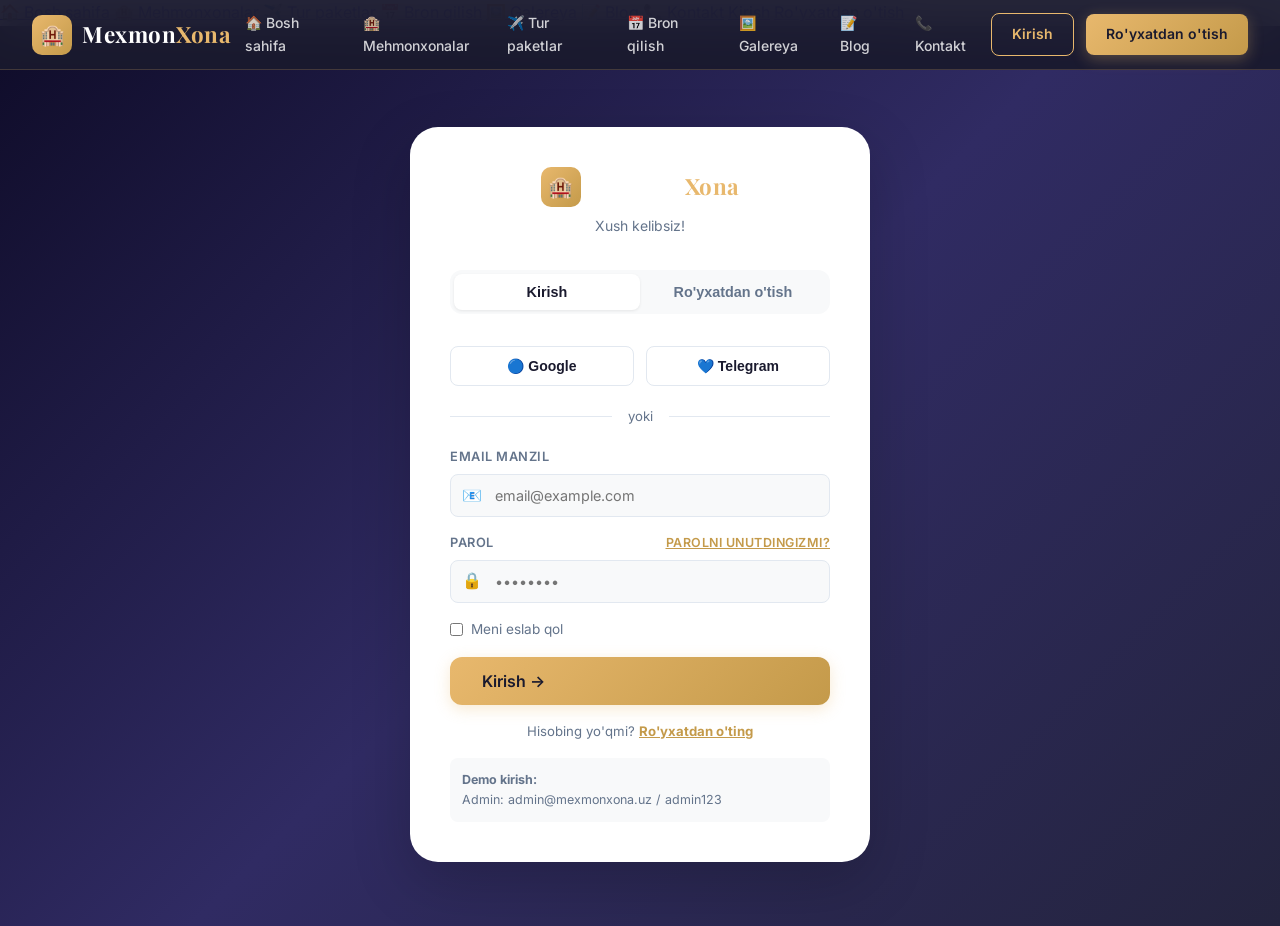
==== pages/admin.html @ 413be80a "first commit" ====
<!DOCTYPE html>
<html lang="uz">
<head>
  <meta charset="UTF-8">
  <meta name="viewport" content="width=device-width, initial-scale=1.0">
  <title>Admin Panel - MexmonXona</title>
  <link rel="stylesheet" href="../styles/main.css">
  <style>
    .admin-layout { display: flex; min-height: 100vh; padding-top: 70px; }
    .sidebar { width: 250px; flex-shrink: 0; background: var(--primary); padding: 1.5rem 0; position: fixed; top: 70px; bottom: 0; overflow-y: auto; z-index: 100; }
    .sidebar-section { margin-bottom: 0.5rem; }
    .sidebar-title { font-size: 0.7rem; font-weight: 700; text-transform: uppercase; letter-spacing: 1px; color: rgba(255,255,255,0.35); padding: 0.75rem 1.5rem 0.375rem; }
    .sidebar-link { display: flex; align-items: center; gap: 10px; padding: 0.75rem 1.5rem; color: rgba(255,255,255,0.7); font-size: 0.875rem; font-weight: 500; cursor: pointer; transition: var(--transition); border: none; background: none; width: 100%; text-align: left; }
    .sidebar-link:hover { background: rgba(232,184,109,0.1); color: var(--accent); }
    .sidebar-link.active { background: rgba(232,184,109,0.15); color: var(--accent); border-right: 3px solid var(--accent); }
    .admin-main { margin-left: 250px; flex: 1; padding: 2rem; background: var(--bg-light); min-height: calc(100vh - 70px); }
    .stat-cards { display: grid; grid-template-columns: repeat(auto-fit, minmax(200px, 1fr)); gap: 1.25rem; margin-bottom: 2rem; }
    .stat-card { background: white; border-radius: var(--radius-lg); padding: 1.5rem; border: 1px solid var(--border); display: flex; align-items: flex-start; gap: 1rem; }
    .stat-icon { width: 50px; height: 50px; border-radius: var(--radius-md); display: flex; align-items: center; justify-content: center; font-size: 1.5rem; flex-shrink: 0; }
    .stat-label { font-size: 0.8rem; color: var(--text-secondary); margin-bottom: 0.25rem; }
    .stat-value { font-size: 1.5rem; font-weight: 800; color: var(--primary); }
    .stat-change { font-size: 0.75rem; color: var(--success); margin-top: 0.25rem; }
    .admin-table { width: 100%; border-collapse: collapse; }
    .admin-table th { background: var(--bg-light); padding: 0.875rem 1rem; text-align: left; font-size: 0.8rem; font-weight: 700; text-transform: uppercase; letter-spacing: 0.5px; color: var(--text-secondary); border-bottom: 2px solid var(--border); }
    .admin-table td { padding: 1rem; border-bottom: 1px solid var(--border); font-size: 0.875rem; vertical-align: middle; }
    .admin-table tr:hover td { background: var(--bg-light); }
    .admin-card { background: white; border-radius: var(--radius-lg); border: 1px solid var(--border); overflow: hidden; }
    .admin-card-header { padding: 1.25rem 1.5rem; border-bottom: 1px solid var(--border); display: flex; align-items: center; justify-content: space-between; }
    .admin-card-header h3 { font-size: 1rem; font-weight: 700; }
    .admin-card-body { padding: 1.5rem; }
    .chart-bar-wrap { margin-bottom: 0.75rem; }
    .chart-label { display: flex; justify-content: space-between; font-size: 0.8rem; margin-bottom: 0.25rem; color: var(--text-secondary); }
    .chart-bar { height: 8px; background: var(--border); border-radius: 10px; overflow: hidden; }
    .chart-fill { height: 100%; background: linear-gradient(135deg, var(--accent), var(--accent-dark)); border-radius: 10px; transition: width 0.8s ease; }
    .page-section { display: none; }
    .page-section.active { display: block; }
    @media(max-width:768px) { .sidebar { transform: translateX(-100%); } .admin-main { margin-left: 0; } }
  </style>
</head>
<body>
<div id="navbarContainer"></div>

<div class="admin-layout">
  <!-- Sidebar -->
  <div class="sidebar">
    <div style="padding:1rem 1.5rem 1.5rem;border-bottom:1px solid rgba(255,255,255,0.1)">
      <div style="font-size:0.75rem;color:rgba(255,255,255,0.5);margin-bottom:0.25rem">Admin panel</div>
      <div style="font-weight:700;color:white" id="adminName">-</div>
    </div>
    <div class="sidebar-section">
      <div class="sidebar-title">Asosiy</div>
      <button class="sidebar-link active" onclick="showSection('dashboard')">📊 Dashboard</button>
      <button class="sidebar-link" onclick="showSection('bookings')">📅 Bronlar</button>
      <button class="sidebar-link" onclick="showSection('payments')">💳 To'lovlar</button>
    </div>
    <div class="sidebar-section">
      <div class="sidebar-title">Boshqaruv</div>
      <button class="sidebar-link" onclick="showSection('hotels')">🏨 Mehmonxonalar</button>
      <button class="sidebar-link" onclick="showSection('rooms')">🛏️ Xonalar</button>
      <button class="sidebar-link" onclick="showSection('users')">👥 Foydalanuvchilar</button>
    </div>
    <div class="sidebar-section">
      <div class="sidebar-title">Hisobot</div>
      <button class="sidebar-link" onclick="showSection('reports')">📈 Hisobotlar</button>
    </div>
    <div style="padding:1rem 1.5rem;margin-top:auto;border-top:1px solid rgba(255,255,255,0.1);position:absolute;bottom:0;width:100%">
      <button class="sidebar-link" onclick="handleAdminLogout()" style="color:rgba(239,68,68,0.8)">🚪 Chiqish</button>
    </div>
  </div>

  <!-- Main Content -->
  <main class="admin-main">

    <!-- Dashboard -->
    <div class="page-section active" id="section-dashboard">
      <h2 style="font-size:1.5rem;font-weight:800;margin-bottom:1.5rem">📊 Dashboard</h2>
      <div class="stat-cards" id="statCards"></div>
      <div style="display:grid;grid-template-columns:1fr 1fr;gap:1.5rem;margin-bottom:1.5rem">
        <div class="admin-card">
          <div class="admin-card-header"><h3>📅 So'nggi Bronlar</h3></div>
          <div class="admin-card-body" id="recentBookings"></div>
        </div>
        <div class="admin-card">
          <div class="admin-card-header"><h3>📊 Mehmonxona Bandligi</h3></div>
          <div class="admin-card-body" id="occupancyChart"></div>
        </div>
      </div>
    </div>

    <!-- Bookings -->
    <div class="page-section" id="section-bookings">
      <div style="display:flex;justify-content:space-between;align-items:center;margin-bottom:1.5rem">
        <h2 style="font-size:1.5rem;font-weight:800">📅 Barcha Bronlar</h2>
        <div class="form-group" style="margin:0;width:200px">
          <input type="text" class="form-control" placeholder="Qidirish..." oninput="filterBookings(this.value)" style="padding:0.5rem 0.875rem">
        </div>
      </div>
      <div class="admin-card">
        <div style="overflow-x:auto">
          <table class="admin-table" id="bookingsTable">
            <thead><tr>
              <th>Bron №</th><th>Mehmon</th><th>Mehmonxona</th><th>Xona</th><th>Kirish</th><th>Chiqish</th><th>Summa</th><th>Holat</th><th>Amal</th>
            </tr></thead>
            <tbody id="bookingsTableBody"></tbody>
          </table>
        </div>
      </div>
    </div>

    <!-- Payments -->
    <div class="page-section" id="section-payments">
      <h2 style="font-size:1.5rem;font-weight:800;margin-bottom:1.5rem">💳 To'lovlar Nazorati</h2>
      <div class="stat-cards">
        <div class="stat-card">
          <div class="stat-icon" style="background:rgba(16,185,129,0.1)">💰</div>
          <div><div class="stat-label">Bugungi daromad</div><div class="stat-value" id="todayRevenue">0</div></div>
        </div>
        <div class="stat-card">
          <div class="stat-icon" style="background:rgba(232,184,109,0.1)">📅</div>
          <div><div class="stat-label">Oylik daromad</div><div class="stat-value" id="monthRevenue">0</div></div>
        </div>
        <div class="stat-card">
          <div class="stat-icon" style="background:rgba(59,130,246,0.1)">🧾</div>
          <div><div class="stat-label">Jami to'lovlar</div><div class="stat-value" id="totalPayments">0</div></div>
        </div>
      </div>
      <div class="admin-card">
        <div class="admin-card-header"><h3>To'lovlar Ro'yxati</h3></div>
        <div style="overflow-x:auto">
          <table class="admin-table">
            <thead><tr><th>To'lov №</th><th>Bron №</th><th>Mehmon</th><th>Summa</th><th>Usul</th><th>Sana</th><th>Holat</th></tr></thead>
            <tbody id="paymentsTableBody"></tbody>
          </table>
        </div>
      </div>
    </div>

    <!-- Hotels -->
    <div class="page-section" id="section-hotels">
      <div style="display:flex;justify-content:space-between;align-items:center;margin-bottom:1.5rem">
        <h2 style="font-size:1.5rem;font-weight:800">🏨 Mehmonxonalar</h2>
        <button class="btn btn-primary" onclick="showAddHotelModal()">+ Yangi Mehmonxona</button>
      </div>
      <div class="admin-card">
        <div style="overflow-x:auto">
          <table class="admin-table">
            <thead><tr><th>Rasm</th><th>Nomi</th><th>Shahar</th><th>Yulduzlar</th><th>Reyting</th><th>Xonalar</th><th>Amal</th></tr></thead>
            <tbody id="hotelsTableBody"></tbody>
          </table>
        </div>
      </div>
    </div>

    <!-- Rooms -->
    <div class="page-section" id="section-rooms">
      <h2 style="font-size:1.5rem;font-weight:800;margin-bottom:1.5rem">🛏️ Xonalar Bandligi</h2>
      <div class="form-group" style="max-width:300px;margin-bottom:1.5rem">
        <label class="form-label">Mehmonxona tanlang</label>
        <select class="form-control" id="roomsHotelSelect" onchange="renderRoomsTable(this.value)">
          <option value="">-- Tanlang --</option>
        </select>
      </div>
      <div id="roomsTableWrap"></div>
    </div>

    <!-- Users -->
    <div class="page-section" id="section-users">
      <h2 style="font-size:1.5rem;font-weight:800;margin-bottom:1.5rem">👥 Foydalanuvchilar</h2>
      <div class="admin-card">
        <table class="admin-table">
          <thead><tr><th>ID</th><th>Ism</th><th>Email</th><th>Telefon</th><th>Rol</th><th>Ro'yxatdan o'tgan</th></tr></thead>
          <tbody id="usersTableBody"></tbody>
        </table>
      </div>
    </div>

    <!-- Reports -->
    <div class="page-section" id="section-reports">
      <h2 style="font-size:1.5rem;font-weight:800;margin-bottom:1.5rem">📈 Hisobotlar</h2>
      <div style="display:grid;grid-template-columns:1fr 1fr;gap:1.5rem">
        <div class="admin-card">
          <div class="admin-card-header"><h3>Kunlik Daromad</h3></div>
          <div class="admin-card-body" id="dailyReport"></div>
        </div>
        <div class="admin-card">
          <div class="admin-card-header"><h3>To'lov Usullari</h3></div>
          <div class="admin-card-body" id="paymentMethodReport"></div>
        </div>
        <div class="admin-card" style="grid-column:span 2">
          <div class="admin-card-header"><h3>📊 Mehmonxona Hisoboti</h3></div>
          <div class="admin-card-body" id="hotelReport"></div>
        </div>
      </div>
    </div>

  </main>
</div>

<!-- Add Hotel Modal -->
<div id="addHotelModal" class="modal-overlay hidden">
  <div class="modal">
    <div class="modal-header">
      <h3 class="modal-title">+ Yangi Mehmonxona Qo'shish</h3>
      <button class="modal-close" onclick="document.getElementById('addHotelModal').classList.add('hidden')">✕</button>
    </div>
    <div class="modal-body">
      <div class="form-group"><label class="form-label">Mehmonxona nomi</label><input class="form-control" id="newHotelName" placeholder="Mehmonxona nomi"></div>
      <div class="form-grid-2">
        <div class="form-group"><label class="form-label">Shahar</label>
          <select class="form-control" id="newHotelCity">
            <option>Toshkent</option><option>Samarqand</option><option>Buxoro</option><option>Navoiy</option><option>Xiva</option>
          </select>
        </div>
        <div class="form-group"><label class="form-label">Yulduzlar</label>
          <select class="form-control" id="newHotelStars"><option value="3">3 ★</option><option value="4">4 ★</option><option value="5">5 ★</option></select>
        </div>
      </div>
      <div class="form-group"><label class="form-label">Manzil</label><input class="form-control" id="newHotelAddress" placeholder="To'liq manzil"></div>
      <div class="form-group"><label class="form-label">Rasm URL</label><input class="form-control" id="newHotelImage" placeholder="https://..."></div>
      <div class="form-group"><label class="form-label">Tavsif</label><textarea class="form-control" id="newHotelDesc" rows="3"></textarea></div>
    </div>
    <div class="modal-footer">
      <button class="btn btn-outline" onclick="document.getElementById('addHotelModal').classList.add('hidden')">Bekor</button>
      <button class="btn btn-primary" onclick="addHotel()">Qo'shish</button>
    </div>
  </div>
</div>

<script src="../js/data.js"></script>
<script src="../js/app.js"></script>
<script>
  // Admin check
  const user = DB.getCurrentUser();
  if (!user || user.role !== 'admin') {
    window.location.href = 'login.html';
  }
  document.getElementById('navbarContainer').innerHTML = renderNavbar('');
  document.getElementById('adminName').textContent = user?.name || 'Admin';

  function showSection(name) {
    document.querySelectorAll('.page-section').forEach(s => s.classList.remove('active'));
    document.querySelectorAll('.sidebar-link').forEach(l => l.classList.remove('active'));
    document.getElementById('section-' + name).classList.add('active');
    event.target.classList.add('active');
    loadSectionData(name);
  }

  function loadSectionData(name) {
    if (name === 'dashboard') renderDashboard();
    else if (name === 'bookings') renderBookings();
    else if (name === 'hotels') renderHotels();
    else if (name === 'rooms') renderRoomsPage();
    else if (name === 'users') renderUsers();
    else if (name === 'payments') renderPayments();
    else if (name === 'reports') renderReports();
  }

  // DASHBOARD
  function renderDashboard() {
    const bookings = DB.getBookings();
    const hotels = DB.getHotels();
    const users = DB.getUsers();
    const payments = DB.getPayments();
    const totalRevenue = payments.reduce((s,p) => s + p.amount, 0);
    const todayRev = DB.getDailyRevenue();
    const availableRooms = hotels.flatMap(h => h.rooms).filter(r => r.available).length;

    document.getElementById('statCards').innerHTML = `
      <div class="stat-card"><div class="stat-icon" style="background:rgba(232,184,109,0.1)">🏨</div><div><div class="stat-label">Jami Mehmonxonalar</div><div class="stat-value">${hotels.length}</div><div class="stat-change">↑ Faol</div></div></div>
      <div class="stat-card"><div class="stat-icon" style="background:rgba(16,185,129,0.1)">📅</div><div><div class="stat-label">Jami Bronlar</div><div class="stat-value">${bookings.length}</div><div class="stat-change">↑ ${bookings.filter(b => new Date(b.createdAt).toDateString() === new Date().toDateString()).length} bugun</div></div></div>
      <div class="stat-card"><div class="stat-icon" style="background:rgba(59,130,246,0.1)">👥</div><div><div class="stat-label">Foydalanuvchilar</div><div class="stat-value">${users.length}</div></div></div>
      <div class="stat-card"><div class="stat-icon" style="background:rgba(234,179,8,0.1)">💰</div><div><div class="stat-label">Jami Daromad</div><div class="stat-value" style="font-size:1.1rem">${DB.formatPrice(totalRevenue)}</div><div class="stat-change">Bugun: ${DB.formatPrice(todayRev)}</div></div></div>
      <div class="stat-card"><div class="stat-icon" style="background:rgba(139,92,246,0.1)">🛏️</div><div><div class="stat-label">Bo'sh Xonalar</div><div class="stat-value">${availableRooms}</div></div></div>
    `;

    const recent = bookings.slice(-5).reverse();
    document.getElementById('recentBookings').innerHTML = recent.length === 0 ? '<p style="color:var(--text-secondary);text-align:center">Bronlar yo\'q</p>' :
      recent.map(b => `<div style="display:flex;justify-content:space-between;align-items:center;padding:0.625rem 0;border-bottom:1px solid var(--border)">
        <div><div style="font-weight:600;font-size:0.875rem">${b.guestName}</div><div style="font-size:0.78rem;color:var(--text-secondary)">${b.hotelName}</div></div>
        <span class="badge badge-success">${DB.formatPrice(b.totalPrice)}</span>
      </div>`).join('');

    const occupancy = hotels.slice(0, 5).map(h => {
      const total = h.rooms.length;
      const booked = h.rooms.filter(r => !r.available).length;
      const pct = total > 0 ? Math.round(booked/total*100) : 0;
      return `<div class="chart-bar-wrap"><div class="chart-label"><span>${h.name.substring(0,20)}</span><span>${pct}%</span></div><div class="chart-bar"><div class="chart-fill" style="width:${pct}%"></div></div></div>`;
    }).join('');
    document.getElementById('occupancyChart').innerHTML = occupancy || '<p style="color:var(--text-secondary)">Ma\'lumot yo\'q</p>';
  }

  // BOOKINGS
  function renderBookings() {
    const bookings = DB.getBookings().reverse();
    renderBookingsTable(bookings);
  }

  function renderBookingsTable(bookings) {
    document.getElementById('bookingsTableBody').innerHTML = bookings.length === 0 ? 
      '<tr><td colspan="9" style="text-align:center;padding:2rem;color:var(--text-secondary)">Bronlar yo\'q</td></tr>' :
      bookings.map(b => `<tr>
        <td><strong>#${b.id}</strong></td>
        <td>${b.guestName}<br><span style="font-size:0.75rem;color:var(--text-secondary)">${b.guestPhone||''}</span></td>
        <td>${b.hotelName}</td>
        <td>${b.roomType}</td>
        <td>${formatDate(b.checkin)}</td>
        <td>${formatDate(b.checkout)}</td>
        <td><strong>${DB.formatPrice(b.totalPrice)}</strong></td>
        <td><span class="badge badge-success">${b.status}</span></td>
        <td><button class="btn btn-sm btn-danger" onclick="cancelBooking(${b.id})">Bekor</button></td>
      </tr>`).join('');
  }

  function filterBookings(q) {
    const filtered = DB.getBookings().filter(b =>
      b.guestName?.toLowerCase().includes(q.toLowerCase()) ||
      b.hotelName?.toLowerCase().includes(q.toLowerCase())
    );
    renderBookingsTable(filtered);
  }

  function cancelBooking(id) {
    if (!confirm('Bu bronni bekor qilasizmi?')) return;
    const bookings = DB.getBookings().map(b => b.id === id ? {...b, status: 'Bekor qilindi'} : b);
    DB.saveBookings(bookings);
    renderBookings();
    showToast('Bron bekor qilindi', 'warning');
  }

  // HOTELS
  function renderHotels() {
    const hotels = DB.getHotels();
    document.getElementById('hotelsTableBody').innerHTML = hotels.map(h => `<tr>
      <td><img src="${h.image}" style="width:60px;height:40px;object-fit:cover;border-radius:6px" onerror="this.src='https://images.unsplash.com/photo-1542314831-068cd1dbfeeb?w=100'"></td>
      <td><strong>${h.name}</strong></td>
      <td>${h.city}</td>
      <td>${'⭐'.repeat(h.stars)}</td>
      <td>${h.rating}</td>
      <td>${h.rooms.length} xona (${h.rooms.filter(r=>r.available).length} bo'sh)</td>
      <td><button class="btn btn-sm btn-outline" onclick="editHotel(${h.id})">✏️ Tahrir</button></td>
    </tr>`).join('');
  }

  function showAddHotelModal() {
    document.getElementById('addHotelModal').classList.remove('hidden');
  }

  function addHotel() {
    const name = document.getElementById('newHotelName').value.trim();
    if (!name) { showToast('Mehmonxona nomi kiritng', 'warning'); return; }
    DB.addHotel({
      name,
      city: document.getElementById('newHotelCity').value,
      stars: parseInt(document.getElementById('newHotelStars').value),
      rating: 4.0,
      reviews: 0,
      description: document.getElementById('newHotelDesc').value,
      address: document.getElementById('newHotelAddress').value,
      image: document.getElementById('newHotelImage').value || 'https://images.unsplash.com/photo-1542314831-068cd1dbfeeb?w=800',
      amenities: ['Wi-Fi', 'Restorant'],
      rooms: []
    });
    document.getElementById('addHotelModal').classList.add('hidden');
    showToast('Mehmonxona qo\'shildi!', 'success');
    renderHotels();
  }

  function editHotel(id) {
    showToast('Tahrirlash xususiyati ishlab chiqilmoqda', 'info');
  }

  // ROOMS
  function renderRoomsPage() {
    const hotels = DB.getHotels();
    const sel = document.getElementById('roomsHotelSelect');
    sel.innerHTML = '<option value="">-- Tanlang --</option>' + hotels.map(h => `<option value="${h.id}">${h.name}</option>`).join('');
  }

  function renderRoomsTable(hotelId) {
    if (!hotelId) { document.getElementById('roomsTableWrap').innerHTML = ''; return; }
    const hotel = DB.getHotels().find(h => h.id == hotelId);
    if (!hotel) return;
    document.getElementById('roomsTableWrap').innerHTML = `
      <div class="admin-card">
        <div class="admin-card-header"><h3>${hotel.name} - Xonalar</h3></div>
        <table class="admin-table">
          <thead><tr><th>Xona №</th><th>Turi</th><th>Sig'im</th><th>Narxi</th><th>Holat</th><th>Amal</th></tr></thead>
          <tbody>${hotel.rooms.map(r => `<tr>
            <td>#${r.id}</td>
            <td>${r.type}</td>
            <td>👥 ${r.capacity} kishi</td>
            <td>${DB.formatPrice(r.price)}</td>
            <td><span class="badge ${r.available?'badge-success':'badge-danger'}">${r.available?'✅ Bo\'sh':'❌ Band'}</span></td>
            <td>
              <button class="btn btn-sm ${r.available?'btn-danger':'btn-success'}" onclick="toggleRoom(${hotel.id},${r.id},${r.available})">
                ${r.available?'Band qilish':'Bo\'shatish'}
              </button>
              <button class="btn btn-sm btn-outline" onclick="updateRoomPrice(${hotel.id},${r.id})">💲 Narx</button>
            </td>
          </tr>`).join('')}</tbody>
        </table>
      </div>
    `;
  }

  function toggleRoom(hotelId, roomId, currentAvailable) {
    DB.updateHotelRoom(hotelId, roomId, { available: !currentAvailable });
    renderRoomsTable(hotelId);
    showToast('Xona holati yangilandi', 'success');
  }

  function updateRoomPrice(hotelId, roomId) {
    const price = prompt('Yangi narxni kiriting (so\'m):');
    if (!price || isNaN(price)) return;
    DB.updateHotelRoom(hotelId, roomId, { price: parseInt(price) });
    renderRoomsTable(hotelId);
    showToast('Narx yangilandi!', 'success');
  }

  // USERS
  function renderUsers() {
    const users = DB.getUsers();
    document.getElementById('usersTableBody').innerHTML = users.map(u => `<tr>
      <td>#${u.id}</td>
      <td>${u.name}</td>
      <td>${u.email}</td>
      <td>${u.phone || '-'}</td>
      <td><span class="badge ${u.role==='admin'?'badge-warning':'badge-info'}">${u.role}</span></td>
      <td>${new Date(u.createdAt).toLocaleDateString('uz-UZ')}</td>
    </tr>`).join('');
  }

  // PAYMENTS
  function renderPayments() {
    const payments = DB.getPayments();
    document.getElementById('todayRevenue').textContent = DB.formatPrice(DB.getDailyRevenue());
    document.getElementById('monthRevenue').textContent = DB.formatPrice(DB.getMonthlyRevenue());
    document.getElementById('totalPayments').textContent = payments.length;
    document.getElementById('paymentsTableBody').innerHTML = payments.reverse().map(p => `<tr>
      <td>#${p.id}</td>
      <td>#${p.bookingId}</td>
      <td>${p.guestName}</td>
      <td><strong>${DB.formatPrice(p.amount)}</strong></td>
      <td>${p.method}</td>
      <td>${new Date(p.date).toLocaleDateString('uz-UZ')}</td>
      <td><span class="badge badge-success">${p.status}</span></td>
    </tr>`).join('') || '<tr><td colspan="7" style="text-align:center;padding:2rem;color:var(--text-secondary)">To\'lovlar yo\'q</td></tr>';
  }

  // REPORTS
  function renderReports() {
    const payments = DB.getPayments();
    const bookings = DB.getBookings();
    const hotels = DB.getHotels();

    // Last 7 days
    const days = [];
    for (let i = 6; i >= 0; i--) {
      const d = new Date(); d.setDate(d.getDate() - i);
      const ds = d.toDateString();
      const rev = payments.filter(p => new Date(p.date).toDateString() === ds).reduce((s,p)=>s+p.amount,0);
      days.push({ label: d.toLocaleDateString('uz-UZ', {weekday:'short', day:'numeric'}), rev });
    }
    const maxRev = Math.max(...days.map(d=>d.rev), 1);
    document.getElementById('dailyReport').innerHTML = days.map(d => `
      <div class="chart-bar-wrap">
        <div class="chart-label"><span>${d.label}</span><span>${DB.formatPrice(d.rev)}</span></div>
        <div class="chart-bar"><div class="chart-fill" style="width:${(d.rev/maxRev*100)}%"></div></div>
      </div>`).join('');

    // Payment methods
    const methods = {};
    payments.forEach(p => { methods[p.method] = (methods[p.method]||0) + p.amount; });
    const totalM = Object.values(methods).reduce((s,v)=>s+v,1);
    document.getElementById('paymentMethodReport').innerHTML = Object.entries(methods).map(([m,v]) => `
      <div class="chart-bar-wrap">
        <div class="chart-label"><span>${m}</span><span>${Math.round(v/totalM*100)}%</span></div>
        <div class="chart-bar"><div class="chart-fill" style="width:${v/totalM*100}%"></div></div>
      </div>`).join('') || '<p style="color:var(--text-secondary)">Ma\'lumot yo\'q</p>';

    // Hotel report
    document.getElementById('hotelReport').innerHTML = `
      <table class="admin-table">
        <thead><tr><th>Mehmonxona</th><th>Shahar</th><th>Xonalar</th><th>Bo'sh</th><th>Bronlar</th></tr></thead>
        <tbody>${hotels.map(h => `<tr>
          <td>${h.name}</td><td>${h.city}</td><td>${h.rooms.length}</td>
          <td>${h.rooms.filter(r=>r.available).length}</td>
          <td>${bookings.filter(b=>b.hotelId===h.id).length}</td>
        </tr>`).join('')}</tbody>
      </table>`;
  }

  function handleAdminLogout() {
    DB.logout();
    window.location.href = 'login.html';
  }

  // Initial load
  renderDashboard();
</script>
</body>
</html>
---- styles/main.css ----
/* ============================================
   MEXMONXONA - ASOSIY STIL FAYLI
   ============================================ */

@import url('https://fonts.googleapis.com/css2?family=Inter:wght@300;400;500;600;700;800;900&family=Playfair+Display:wght@400;500;600;700&display=swap');

:root {
  --primary: #1a1a2e;
  --secondary: #16213e;
  --accent: #e8b86d;
  --accent-light: #f5d08a;
  --accent-dark: #c49a4a;
  --gold: #d4af37;
  --text-primary: #1a1a2e;
  --text-secondary: #64748b;
  --text-white: #ffffff;
  --bg-light: #f8f9fa;
  --bg-card: #ffffff;
  --border: #e2e8f0;
  --success: #10b981;
  --warning: #f59e0b;
  --danger: #ef4444;
  --shadow-sm: 0 1px 3px rgba(0,0,0,0.08);
  --shadow-md: 0 4px 20px rgba(0,0,0,0.1);
  --shadow-lg: 0 10px 40px rgba(0,0,0,0.15);
  --shadow-xl: 0 20px 60px rgba(0,0,0,0.2);
  --radius-sm: 8px;
  --radius-md: 12px;
  --radius-lg: 20px;
  --radius-xl: 28px;
  --transition: all 0.3s cubic-bezier(0.4,0,0.2,1);
}

* { margin: 0; padding: 0; box-sizing: border-box; }

html { scroll-behavior: smooth; }

body {
  font-family: 'Inter', sans-serif;
  color: var(--text-primary);
  background: var(--bg-light);
  line-height: 1.6;
  overflow-x: hidden;
}

/* ======= NAVBAR ======= */
.navbar {
  position: fixed;
  top: 0; left: 0; right: 0;
  z-index: 1000;
  padding: 0 2rem;
  height: 70px;
  display: flex;
  align-items: center;
  justify-content: space-between;
  background: rgba(26, 26, 46, 0.95);
  backdrop-filter: blur(20px);
  border-bottom: 1px solid rgba(232, 184, 109, 0.2);
  transition: var(--transition);
}

.navbar.scrolled {
  background: rgba(26,26,46,0.98);
  box-shadow: var(--shadow-lg);
}

.navbar-brand {
  display: flex;
  align-items: center;
  gap: 10px;
  text-decoration: none;
}

.brand-logo {
  width: 40px; height: 40px;
  background: linear-gradient(135deg, var(--accent), var(--accent-dark));
  border-radius: 10px;
  display: flex; align-items: center; justify-content: center;
  font-size: 20px;
}

.brand-text {
  font-family: 'Playfair Display', serif;
  font-size: 1.4rem;
  font-weight: 700;
  color: var(--text-white);
  letter-spacing: 0.5px;
}

.brand-text span { color: var(--accent); }

.navbar-nav {
  display: flex;
  align-items: center;
  gap: 0.25rem;
  list-style: none;
}

.navbar-nav a {
  display: flex;
  align-items: center;
  gap: 6px;
  text-decoration: none;
  color: rgba(255,255,255,0.8);
  font-size: 0.875rem;
  font-weight: 500;
  padding: 0.5rem 0.875rem;
  border-radius: var(--radius-sm);
  transition: var(--transition);
}

.navbar-nav a:hover, .navbar-nav a.active {
  color: var(--accent);
  background: rgba(232,184,109,0.1);
}

.navbar-actions {
  display: flex;
  align-items: center;
  gap: 0.75rem;
}

.btn {
  display: inline-flex;
  align-items: center;
  gap: 8px;
  padding: 0.6rem 1.25rem;
  border: none;
  border-radius: var(--radius-sm);
  font-family: 'Inter', sans-serif;
  font-size: 0.875rem;
  font-weight: 600;
  cursor: pointer;
  text-decoration: none;
  transition: var(--transition);
  white-space: nowrap;
}

.btn-primary {
  background: linear-gradient(135deg, var(--accent), var(--accent-dark));
  color: var(--primary);
  box-shadow: 0 4px 15px rgba(232,184,109,0.3);
}

.btn-primary:hover {
  transform: translateY(-2px);
  box-shadow: 0 8px 25px rgba(232,184,109,0.4);
}

.btn-outline {
  background: transparent;
  color: var(--accent);
  border: 1.5px solid var(--accent);
}

.btn-outline:hover {
  background: var(--accent);
  color: var(--primary);
}

.btn-danger {
  background: var(--danger);
  color: white;
}

.btn-success {
  background: var(--success);
  color: white;
}

.btn-ghost {
  background: rgba(255,255,255,0.1);
  color: white;
  border: 1px solid rgba(255,255,255,0.2);
}

.btn-ghost:hover {
  background: rgba(255,255,255,0.2);
}

.btn-lg {
  padding: 0.875rem 2rem;
  font-size: 1rem;
  border-radius: var(--radius-md);
}

.btn-sm {
  padding: 0.4rem 0.875rem;
  font-size: 0.8rem;
}

/* ======= HERO ======= */
.hero {
  min-height: 100vh;
  display: flex;
  align-items: center;
  justify-content: center;
  position: relative;
  overflow: hidden;
  background: linear-gradient(135deg, #0f0c29, #302b63, #24243e);
}

.hero-bg {
  position: absolute;
  inset: 0;
  background: 
    radial-gradient(ellipse at 20% 50%, rgba(232,184,109,0.15) 0%, transparent 50%),
    radial-gradient(ellipse at 80% 20%, rgba(100,149,237,0.1) 0%, transparent 50%),
    url('https://images.unsplash.com/photo-1542314831-068cd1dbfeeb?w=1900') center/cover no-repeat;
  -webkit-filter: brightness(0.3);
  filter: brightness(0.3);
}

.hero-particles {
  position: absolute;
  inset: 0;
  background-image: 
    radial-gradient(1px 1px at 20% 30%, rgba(232,184,109,0.6) 0%, transparent 100%),
    radial-gradient(1px 1px at 80% 70%, rgba(232,184,109,0.4) 0%, transparent 100%),
    radial-gradient(1px 1px at 50% 50%, rgba(255,255,255,0.3) 0%, transparent 100%),
    radial-gradient(2px 2px at 10% 80%, rgba(232,184,109,0.5) 0%, transparent 100%),
    radial-gradient(1px 1px at 90% 10%, rgba(255,255,255,0.4) 0%, transparent 100%);
}

.hero-content {
  position: relative;
  z-index: 10;
  text-align: center;
  max-width: 900px;
  padding: 2rem;
}

.hero-badge {
  display: inline-flex;
  align-items: center;
  gap: 8px;
  background: rgba(232,184,109,0.15);
  border: 1px solid rgba(232,184,109,0.3);
  color: var(--accent);
  padding: 0.5rem 1.25rem;
  border-radius: 50px;
  font-size: 0.875rem;
  font-weight: 600;
  margin-bottom: 1.5rem;
  backdrop-filter: blur(10px);
  animation: fadeInDown 0.8s ease;
}

.hero-title {
  font-family: 'Playfair Display', serif;
  font-size: clamp(2.5rem, 6vw, 4.5rem);
  font-weight: 700;
  color: white;
  line-height: 1.15;
  margin-bottom: 1.25rem;
  animation: fadeInUp 0.8s ease 0.2s both;
}

.hero-title .highlight {
  background: linear-gradient(135deg, var(--accent), var(--accent-light));
  -webkit-background-clip: text;
  -webkit-text-fill-color: transparent;
  background-clip: text;
}

.hero-subtitle {
  font-size: clamp(1rem, 2vw, 1.2rem);
  color: rgba(255,255,255,0.75);
  margin-bottom: 2.5rem;
  max-width: 600px;
  margin-left: auto;
  margin-right: auto;
  animation: fadeInUp 0.8s ease 0.4s both;
}

.hero-actions {
  display: flex;
  gap: 1rem;
  justify-content: center;
  flex-wrap: wrap;
  margin-bottom: 3rem;
  animation: fadeInUp 0.8s ease 0.6s both;
}

.hero-stats {
  display: flex;
  gap: 2.5rem;
  justify-content: center;
  flex-wrap: wrap;
  animation: fadeInUp 0.8s ease 0.8s both;
}

.hero-stat {
  text-align: center;
}

.hero-stat .number {
  font-size: 2rem;
  font-weight: 800;
  color: var(--accent);
  display: block;
}

.hero-stat .label {
  font-size: 0.8rem;
  color: rgba(255,255,255,0.6);
  text-transform: uppercase;
  letter-spacing: 1px;
}

/* ======= SEARCH BOX ======= */
.search-section {
  padding: 0 2rem;
  margin-top: -50px;
  position: relative;
  z-index: 100;
}

.search-box {
  background: white;
  border-radius: var(--radius-xl);
  padding: 2rem;
  box-shadow: var(--shadow-xl);
  max-width: 1000px;
  margin: 0 auto;
}

.search-box h3 {
  font-size: 1.1rem;
  font-weight: 700;
  color: var(--primary);
  margin-bottom: 1.25rem;
  display: flex;
  align-items: center;
  gap: 8px;
}

.search-grid {
  display: grid;
  grid-template-columns: 1fr 1fr 1fr auto auto;
  gap: 1rem;
  align-items: end;
}

.form-group {
  display: flex;
  flex-direction: column;
  gap: 0.4rem;
}

.form-group label {
  font-size: 0.8rem;
  font-weight: 600;
  color: var(--text-secondary);
  text-transform: uppercase;
  letter-spacing: 0.5px;
}

.form-control {
  width: 100%;
  padding: 0.75rem 1rem;
  border: 1.5px solid var(--border);
  border-radius: var(--radius-sm);
  font-family: 'Inter', sans-serif;
  font-size: 0.9rem;
  color: var(--text-primary);
  background: var(--bg-light);
  transition: var(--transition);
  outline: none;
}

.form-control:focus {
  border-color: var(--accent);
  background: white;
  box-shadow: 0 0 0 3px rgba(232,184,109,0.15);
}

select.form-control { cursor: pointer; }

/* ======= SECTIONS ======= */
.section {
  padding: 5rem 2rem;
}

.section-alt {
  background: white;
}

.container {
  max-width: 1200px;
  margin: 0 auto;
}

.section-header {
  text-align: center;
  margin-bottom: 3rem;
}

.section-badge {
  display: inline-flex;
  align-items: center;
  gap: 6px;
  background: rgba(232,184,109,0.15);
  color: var(--accent-dark);
  padding: 0.4rem 1rem;
  border-radius: 50px;
  font-size: 0.8rem;
  font-weight: 700;
  text-transform: uppercase;
  letter-spacing: 1px;
  margin-bottom: 0.75rem;
}

.section-title {
  font-family: 'Playfair Display', serif;
  font-size: clamp(1.75rem, 4vw, 2.5rem);
  font-weight: 700;
  color: var(--primary);
  margin-bottom: 0.75rem;
}

.section-subtitle {
  color: var(--text-secondary);
  font-size: 1rem;
  max-width: 550px;
  margin: 0 auto;
}

/* ======= HOTEL CARDS ======= */
.hotels-grid {
  display: grid;
  grid-template-columns: repeat(auto-fill, minmax(320px, 1fr));
  gap: 1.75rem;
}

.hotel-card {
  background: white;
  border-radius: var(--radius-lg);
  overflow: hidden;
  box-shadow: var(--shadow-sm);
  transition: var(--transition);
  border: 1px solid var(--border);
}

.hotel-card:hover {
  transform: translateY(-6px);
  box-shadow: var(--shadow-xl);
  border-color: var(--accent);
}

.hotel-card-image {
  position: relative;
  height: 220px;
  overflow: hidden;
}

.hotel-card-image img {
  width: 100%;
  height: 100%;
  object-fit: cover;
  transition: transform 0.5s ease;
}

.hotel-card:hover .hotel-card-image img {
  transform: scale(1.08);
}

.hotel-badge {
  position: absolute;
  top: 12px;
  left: 12px;
  background: linear-gradient(135deg, var(--accent), var(--accent-dark));
  color: var(--primary);
  padding: 0.3rem 0.75rem;
  border-radius: 20px;
  font-size: 0.75rem;
  font-weight: 700;
}

.hotel-favorite {
  position: absolute;
  top: 12px;
  right: 12px;
  width: 36px; height: 36px;
  background: rgba(255,255,255,0.9);
  border: none;
  border-radius: 50%;
  display: flex; align-items: center; justify-content: center;
  cursor: pointer;
  font-size: 1rem;
  transition: var(--transition);
  backdrop-filter: blur(10px);
}

.hotel-favorite:hover { transform: scale(1.15); }

.hotel-card-body {
  padding: 1.25rem;
}

.hotel-card-header {
  display: flex;
  justify-content: space-between;
  align-items: flex-start;
  margin-bottom: 0.5rem;
  gap: 0.5rem;
}

.hotel-name {
  font-size: 1.05rem;
  font-weight: 700;
  color: var(--primary);
  line-height: 1.3;
}

.hotel-stars {
  color: var(--gold);
  font-size: 0.8rem;
  white-space: nowrap;
}

.hotel-location {
  display: flex;
  align-items: center;
  gap: 5px;
  color: var(--text-secondary);
  font-size: 0.825rem;
  margin-bottom: 0.75rem;
}

.hotel-rating {
  display: flex;
  align-items: center;
  gap: 8px;
  margin-bottom: 0.875rem;
}

.rating-badge {
  background: var(--success);
  color: white;
  padding: 0.2rem 0.6rem;
  border-radius: 6px;
  font-size: 0.8rem;
  font-weight: 700;
}

.rating-text {
  font-size: 0.8rem;
  color: var(--text-secondary);
}

.hotel-amenities {
  display: flex;
  flex-wrap: wrap;
  gap: 0.4rem;
  margin-bottom: 1rem;
}

.amenity-tag {
  background: var(--bg-light);
  color: var(--text-secondary);
  padding: 0.2rem 0.625rem;
  border-radius: 20px;
  font-size: 0.75rem;
  border: 1px solid var(--border);
}

.hotel-card-footer {
  display: flex;
  align-items: center;
  justify-content: space-between;
  padding-top: 1rem;
  border-top: 1px solid var(--border);
}

.hotel-price {
  display: flex;
  flex-direction: column;
}

.price-label { font-size: 0.75rem; color: var(--text-secondary); }
.price-amount { font-size: 1.2rem; font-weight: 800; color: var(--accent-dark); }
.price-period { font-size: 0.75rem; color: var(--text-secondary); }

/* ======= FILTER BAR ======= */
.filter-bar {
  background: white;
  border-radius: var(--radius-lg);
  padding: 1.5rem;
  box-shadow: var(--shadow-sm);
  display: flex;
  flex-wrap: wrap;
  gap: 1rem;
  align-items: flex-end;
  margin-bottom: 2rem;
  border: 1px solid var(--border);
}

.filter-group {
  display: flex;
  flex-direction: column;
  gap: 0.35rem;
  flex: 1;
  min-width: 150px;
}

.filter-group label {
  font-size: 0.78rem;
  font-weight: 600;
  color: var(--text-secondary);
  text-transform: uppercase;
  letter-spacing: 0.5px;
}

/* ======= TOUR CARDS ======= */
.tours-grid {
  display: grid;
  grid-template-columns: repeat(auto-fill, minmax(280px, 1fr));
  gap: 1.75rem;
}

.tour-card {
  background: white;
  border-radius: var(--radius-lg);
  overflow: hidden;
  box-shadow: var(--shadow-sm);
  transition: var(--transition);
  border: 1px solid var(--border);
}

.tour-card:hover {
  transform: translateY(-5px);
  box-shadow: var(--shadow-lg);
}

.tour-card-image {
  height: 200px;
  overflow: hidden;
  position: relative;
}

.tour-card-image img {
  width: 100%; height: 100%;
  object-fit: cover;
  transition: transform 0.5s ease;
}

.tour-card:hover .tour-card-image img { transform: scale(1.07); }

.tour-duration {
  position: absolute;
  bottom: 12px; left: 12px;
  background: rgba(26,26,46,0.85);
  color: var(--accent);
  padding: 0.3rem 0.75rem;
  border-radius: 20px;
  font-size: 0.75rem;
  font-weight: 600;
  backdrop-filter: blur(5px);
}

.tour-card-body { padding: 1.25rem; }

.tour-name {
  font-size: 1rem;
  font-weight: 700;
  color: var(--primary);
  margin-bottom: 0.5rem;
}

.tour-description {
  font-size: 0.85rem;
  color: var(--text-secondary);
  margin-bottom: 0.875rem;
  line-height: 1.5;
}

.tour-includes {
  display: flex;
  flex-wrap: wrap;
  gap: 0.4rem;
  margin-bottom: 1rem;
}

.include-tag {
  display: flex;
  align-items: center;
  gap: 4px;
  background: rgba(16,185,129,0.1);
  color: var(--success);
  padding: 0.2rem 0.625rem;
  border-radius: 20px;
  font-size: 0.75rem;
  font-weight: 500;
}

.tour-footer {
  display: flex;
  align-items: center;
  justify-content: space-between;
  border-top: 1px solid var(--border);
  padding-top: 1rem;
}

/* ======= BLOG CARDS ======= */
.blog-grid {
  display: grid;
  grid-template-columns: repeat(auto-fill, minmax(280px, 1fr));
  gap: 1.75rem;
}

.blog-card {
  background: white;
  border-radius: var(--radius-lg);
  overflow: hidden;
  box-shadow: var(--shadow-sm);
  transition: var(--transition);
  border: 1px solid var(--border);
}

.blog-card:hover {
  transform: translateY(-5px);
  box-shadow: var(--shadow-lg);
}

.blog-card-image {
  height: 190px;
  overflow: hidden;
}

.blog-card-image img {
  width: 100%; height: 100%;
  object-fit: cover;
  transition: transform 0.5s ease;
}

.blog-card:hover .blog-card-image img { transform: scale(1.06); }

.blog-card-body { padding: 1.25rem; }
.blog-category {
  display: inline-block;
  background: rgba(232,184,109,0.15);
  color: var(--accent-dark);
  padding: 0.2rem 0.625rem;
  border-radius: 20px;
  font-size: 0.75rem;
  font-weight: 700;
  text-transform: uppercase;
  margin-bottom: 0.625rem;
}

.blog-title {
  font-size: 1rem;
  font-weight: 700;
  color: var(--primary);
  margin-bottom: 0.5rem;
  line-height: 1.4;
}

.blog-excerpt {
  font-size: 0.85rem;
  color: var(--text-secondary);
  margin-bottom: 0.875rem;
  line-height: 1.55;
  display: -webkit-box;
  -webkit-line-clamp: 2;
  -webkit-box-orient: vertical;
  overflow: hidden;
}

.blog-meta {
  display: flex;
  align-items: center;
  justify-content: space-between;
  font-size: 0.78rem;
  color: var(--text-secondary);
  border-top: 1px solid var(--border);
  padding-top: 0.75rem;
}

/* ======= GALLERY ======= */
.gallery-grid {
  display: grid;
  grid-template-columns: repeat(auto-fill, minmax(250px, 1fr));
  gap: 1rem;
}

.gallery-item {
  border-radius: var(--radius-md);
  overflow: hidden;
  aspect-ratio: 4/3;
  cursor: pointer;
  position: relative;
}

.gallery-item img {
  width: 100%; height: 100%;
  object-fit: cover;
  transition: transform 0.4s ease;
}

.gallery-item:hover img { transform: scale(1.08); }

.gallery-overlay {
  position: absolute;
  inset: 0;
  background: rgba(26,26,46,0.6);
  display: flex;
  align-items: center;
  justify-content: center;
  opacity: 0;
  transition: var(--transition);
  color: white;
  font-size: 2rem;
}

.gallery-item:hover .gallery-overlay { opacity: 1; }

/* ======= MODAL ======= */
.modal-overlay {
  position: fixed;
  inset: 0;
  background: rgba(0,0,0,0.6);
  z-index: 2000;
  display: flex;
  align-items: center;
  justify-content: center;
  padding: 1rem;
  animation: fadeIn 0.2s ease;
  backdrop-filter: blur(5px);
}

.modal {
  background: white;
  border-radius: var(--radius-xl);
  width: 100%;
  max-width: 550px;
  max-height: 90vh;
  overflow-y: auto;
  box-shadow: var(--shadow-xl);
  animation: slideUp 0.3s ease;
}

.modal-lg { max-width: 800px; }

.modal-header {
  padding: 1.5rem 1.75rem;
  border-bottom: 1px solid var(--border);
  display: flex;
  align-items: center;
  justify-content: space-between;
}

.modal-title {
  font-family: 'Playfair Display', serif;
  font-size: 1.3rem;
  font-weight: 700;
  color: var(--primary);
}

.modal-close {
  width: 36px; height: 36px;
  background: var(--bg-light);
  border: none;
  border-radius: 50%;
  font-size: 1.1rem;
  cursor: pointer;
  display: flex; align-items: center; justify-content: center;
  transition: var(--transition);
}

.modal-close:hover { background: var(--danger); color: white; }

.modal-body { padding: 1.75rem; }
.modal-footer {
  padding: 1rem 1.75rem;
  border-top: 1px solid var(--border);
  display: flex;
  gap: 0.75rem;
  justify-content: flex-end;
}

/* ======= TOAST ======= */
.toast-container {
  position: fixed;
  top: 80px; right: 20px;
  z-index: 3000;
  display: flex;
  flex-direction: column;
  gap: 0.625rem;
}

.toast {
  display: flex;
  align-items: center;
  gap: 12px;
  background: white;
  border-radius: var(--radius-md);
  padding: 1rem 1.25rem;
  box-shadow: var(--shadow-xl);
  min-width: 280px;
  max-width: 380px;
  border-left: 4px solid var(--success);
  animation: slideInRight 0.3s ease;
}

.toast.error { border-left-color: var(--danger); }
.toast.warning { border-left-color: var(--warning); }
.toast.info { border-left-color: #3b82f6; }

.toast-icon { font-size: 1.25rem; }
.toast-message { font-size: 0.875rem; font-weight: 500; flex: 1; }
.toast-close { background: none; border: none; cursor: pointer; color: var(--text-secondary); font-size: 1rem; }

/* ======= FOOTER ======= */
.footer {
  background: var(--primary);
  color: rgba(255,255,255,0.8);
  padding: 4rem 2rem 1.5rem;
}

.footer-grid {
  display: grid;
  grid-template-columns: 2fr 1fr 1fr 1fr;
  gap: 3rem;
  max-width: 1200px;
  margin: 0 auto 3rem;
}

.footer-brand .brand-text { margin-left: 48px; }
.footer-brand p {
  margin-top: 1rem;
  font-size: 0.875rem;
  line-height: 1.8;
  color: rgba(255,255,255,0.6);
}

.footer-title {
  font-weight: 700;
  color: white;
  margin-bottom: 1.25rem;
  font-size: 0.95rem;
  text-transform: uppercase;
  letter-spacing: 0.5px;
}

.footer-links {
  list-style: none;
  display: flex;
  flex-direction: column;
  gap: 0.625rem;
}

.footer-links a {
  text-decoration: none;
  color: rgba(255,255,255,0.6);
  font-size: 0.875rem;
  transition: var(--transition);
  display: flex;
  align-items: center;
  gap: 6px;
}

.footer-links a:hover { color: var(--accent); padding-left: 4px; }

.footer-contact-item {
  display: flex;
  align-items: flex-start;
  gap: 10px;
  margin-bottom: 0.75rem;
  font-size: 0.875rem;
  color: rgba(255,255,255,0.6);
}

.footer-contact-item span:first-child { color: var(--accent); margin-top: 2px; }

.footer-bottom {
  border-top: 1px solid rgba(255,255,255,0.1);
  padding-top: 1.5rem;
  display: flex;
  align-items: center;
  justify-content: space-between;
  max-width: 1200px;
  margin: 0 auto;
  font-size: 0.825rem;
  color: rgba(255,255,255,0.5);
}

.social-links {
  display: flex;
  gap: 0.75rem;
}

.social-link {
  width: 38px; height: 38px;
  background: rgba(255,255,255,0.08);
  border-radius: 50%;
  display: flex; align-items: center; justify-content: center;
  color: rgba(255,255,255,0.7);
  text-decoration: none;
  font-size: 1rem;
  transition: var(--transition);
}

.social-link:hover {
  background: var(--accent);
  color: var(--primary);
  transform: translateY(-2px);
}

/* ======= BOOKING FORM ======= */
.booking-section {
  max-width: 800px;
  margin: 0 auto;
}

.booking-card {
  background: white;
  border-radius: var(--radius-xl);
  padding: 2.5rem;
  box-shadow: var(--shadow-lg);
}

.step-indicator {
  display: flex;
  align-items: center;
  margin-bottom: 2.5rem;
}

.step {
  display: flex;
  flex-direction: column;
  align-items: center;
  flex: 1;
  position: relative;
}

.step:not(:last-child)::after {
  content: '';
  position: absolute;
  top: 20px;
  left: 60%;
  width: 80%;
  height: 2px;
  background: var(--border);
  z-index: 0;
}

.step.active::after { background: var(--accent); }

.step-circle {
  width: 40px; height: 40px;
  border-radius: 50%;
  background: var(--border);
  display: flex; align-items: center; justify-content: center;
  font-size: 0.875rem;
  font-weight: 700;
  color: var(--text-secondary);
  position: relative;
  z-index: 1;
  transition: var(--transition);
}

.step.active .step-circle {
  background: var(--accent);
  color: var(--primary);
  box-shadow: 0 0 0 4px rgba(232,184,109,0.25);
}

.step.done .step-circle {
  background: var(--success);
  color: white;
}

.step-label {
  font-size: 0.75rem;
  color: var(--text-secondary);
  margin-top: 0.5rem;
  text-align: center;
  font-weight: 500;
}

.step.active .step-label { color: var(--accent-dark); font-weight: 700; }

/* ======= FORM STYLES ======= */
.form-grid-2 {
  display: grid;
  grid-template-columns: 1fr 1fr;
  gap: 1.25rem;
}

.form-group {
  display: flex;
  flex-direction: column;
  gap: 0.4rem;
  margin-bottom: 1rem;
}

.form-label {
  font-size: 0.825rem;
  font-weight: 600;
  color: var(--text-primary);
}

.input-icon-wrap {
  position: relative;
}

.input-icon {
  position: absolute;
  left: 12px;
  top: 50%;
  transform: translateY(-50%);
  color: var(--text-secondary);
  font-size: 1rem;
  pointer-events: none;
}

.input-icon-wrap .form-control {
  padding-left: 2.75rem;
}

/* ======= USER MENU ======= */
.user-menu {
  position: relative;
}

.user-btn {
  display: flex;
  align-items: center;
  gap: 8px;
  background: rgba(232,184,109,0.15);
  border: 1px solid rgba(232,184,109,0.3);
  color: var(--accent);
  padding: 0.5rem 1rem;
  border-radius: 50px;
  cursor: pointer;
  font-size: 0.875rem;
  font-weight: 600;
  transition: var(--transition);
}

.user-btn:hover { background: rgba(232,184,109,0.25); }

.user-dropdown {
  position: absolute;
  top: calc(100% + 8px);
  right: 0;
  background: white;
  border-radius: var(--radius-md);
  box-shadow: var(--shadow-xl);
  min-width: 200px;
  overflow: hidden;
  display: none;
  border: 1px solid var(--border);
  z-index: 100;
}

.user-dropdown.show { display: block; animation: slideUp 0.2s ease; }

.user-dropdown a, .user-dropdown button {
  display: flex;
  align-items: center;
  gap: 10px;
  padding: 0.875rem 1.25rem;
  text-decoration: none;
  color: var(--text-primary);
  font-size: 0.875rem;
  font-weight: 500;
  border: none;
  background: none;
  cursor: pointer;
  width: 100%;
  transition: var(--transition);
}

.user-dropdown a:hover, .user-dropdown button:hover { background: var(--bg-light); color: var(--accent-dark); }
.user-dropdown button.danger { color: var(--danger); }
.user-dropdown button.danger:hover { background: rgba(239,68,68,0.05); }

.dropdown-divider { height: 1px; background: var(--border); margin: 0.25rem 0; }

/* ======= PAYMENT FORM ======= */
.payment-methods {
  display: grid;
  grid-template-columns: repeat(3, 1fr);
  gap: 0.875rem;
  margin-bottom: 1.5rem;
}

.payment-method {
  border: 2px solid var(--border);
  border-radius: var(--radius-md);
  padding: 1rem;
  text-align: center;
  cursor: pointer;
  transition: var(--transition);
}

.payment-method:hover { border-color: var(--accent); }
.payment-method.selected {
  border-color: var(--accent);
  background: rgba(232,184,109,0.08);
}

.payment-method .icon { font-size: 1.75rem; margin-bottom: 0.4rem; display: block; }
.payment-method .name { font-size: 0.8rem; font-weight: 600; color: var(--text-primary); }

/* ======= CONTACT ======= */
.contact-grid {
  display: grid;
  grid-template-columns: 1fr 1.5fr;
  gap: 3rem;
  align-items: start;
}

.contact-info-card {
  background: linear-gradient(135deg, var(--primary), var(--secondary));
  color: white;
  border-radius: var(--radius-xl);
  padding: 2.5rem;
}

.contact-info-card h2 {
  font-family: 'Playfair Display', serif;
  font-size: 1.75rem;
  margin-bottom: 0.75rem;
}

.contact-info-card p { color: rgba(255,255,255,0.7); margin-bottom: 2rem; }

.contact-item {
  display: flex;
  align-items: flex-start;
  gap: 1rem;
  margin-bottom: 1.5rem;
}

.contact-icon {
  width: 44px; height: 44px;
  background: rgba(232,184,109,0.15);
  border-radius: var(--radius-sm);
  display: flex; align-items: center; justify-content: center;
  color: var(--accent);
  font-size: 1.1rem;
  flex-shrink: 0;
}

.contact-item h4 { font-size: 0.85rem; color: rgba(255,255,255,0.7); margin-bottom: 0.25rem; }
.contact-item p { color: white; font-weight: 600; font-size: 0.9rem; margin: 0; }

.contact-form-card {
  background: white;
  border-radius: var(--radius-xl);
  padding: 2.5rem;
  box-shadow: var(--shadow-lg);
}

/* ======= ANIMATIONS ======= */
@keyframes fadeIn {
  from { opacity: 0; }
  to { opacity: 1; }
}

@keyframes fadeInUp {
  from { opacity: 0; transform: translateY(30px); }
  to { opacity: 1; transform: translateY(0); }
}

@keyframes fadeInDown {
  from { opacity: 0; transform: translateY(-20px); }
  to { opacity: 1; transform: translateY(0); }
}

@keyframes slideUp {
  from { transform: translateY(20px); opacity: 0; }
  to { transform: translateY(0); opacity: 1; }
}

@keyframes slideInRight {
  from { transform: translateX(100%); opacity: 0; }
  to { transform: translateX(0); opacity: 1; }
}

@keyframes spin {
  to { transform: rotate(360deg); }
}

.fade-in { animation: fadeInUp 0.6s ease both; }
.delay-1 { animation-delay: 0.1s; }
.delay-2 { animation-delay: 0.2s; }
.delay-3 { animation-delay: 0.3s; }

/* ======= SCROLL TO TOP ======= */
.scroll-top {
  position: fixed;
  bottom: 2rem;
  right: 2rem;
  width: 46px; height: 46px;
  background: linear-gradient(135deg, var(--accent), var(--accent-dark));
  color: var(--primary);
  border: none;
  border-radius: 50%;
  font-size: 1.1rem;
  cursor: pointer;
  display: none;
  align-items: center;
  justify-content: center;
  box-shadow: var(--shadow-lg);
  z-index: 900;
  transition: var(--transition);
}

.scroll-top:hover { transform: translateY(-3px); }
.scroll-top.show { display: flex; animation: fadeIn 0.3s ease; }

/* ======= RESPONSIVE ======= */
.mobile-toggle {
  display: none;
  background: none;
  border: none;
  color: white;
  font-size: 1.5rem;
  cursor: pointer;
}

@media (max-width: 768px) {
  .navbar-nav, .navbar-actions { display: none; }
  .navbar-nav.open, .navbar-actions.open { 
    display: flex; 
    flex-direction: column;
  }
  .mobile-toggle { display: block; }
  
  .mobile-menu {
    position: fixed;
    top: 70px; left: 0; right: 0;
    background: var(--primary);
    padding: 1.5rem;
    display: none;
    flex-direction: column;
    gap: 0.5rem;
    border-bottom: 1px solid rgba(232,184,109,0.2);
    z-index: 999;
  }
  
  .mobile-menu.open { display: flex; }
  .mobile-menu a {
    color: rgba(255,255,255,0.85);
    text-decoration: none;
    padding: 0.75rem 1rem;
    border-radius: var(--radius-sm);
    font-weight: 500;
    transition: var(--transition);
  }
  
  .mobile-menu a:hover { background: rgba(232,184,109,0.1); color: var(--accent); }

  .hero-title { font-size: 2rem; }
  .search-grid { grid-template-columns: 1fr; }
  .footer-grid { grid-template-columns: 1fr; gap: 2rem; }
  .form-grid-2 { grid-template-columns: 1fr; }
  .contact-grid { grid-template-columns: 1fr; }
  .payment-methods { grid-template-columns: repeat(2, 1fr); }
  .hero-stats { gap: 1.5rem; }
}

/* ======= UTILITY ======= */
.text-center { text-align: center; }
.text-gold { color: var(--accent-dark); }
.bg-primary { background: var(--primary); }
.hidden { display: none !important; }
.flex { display: flex; }
.items-center { align-items: center; }
.gap-2 { gap: 0.5rem; }
.gap-3 { gap: 0.75rem; }
.mb-1 { margin-bottom: 0.25rem; }
.mb-2 { margin-bottom: 0.5rem; }
.mb-3 { margin-bottom: 0.75rem; }
.mt-2 { margin-top: 0.5rem; }
.w-full { width: 100%; }
.font-bold { font-weight: 700; }
.text-sm { font-size: 0.875rem; }
.text-xs { font-size: 0.75rem; }
.text-muted { color: var(--text-secondary); }
.divider { height: 1px; background: var(--border); margin: 1.5rem 0; }
.required { color: var(--danger); }
.badge {
  display: inline-flex;
  align-items: center;
  padding: 0.2rem 0.6rem;
  border-radius: 20px;
  font-size: 0.75rem;
  font-weight: 700;
}

.badge-success { background: rgba(16,185,129,0.15); color: var(--success); }
.badge-warning { background: rgba(245,158,11,0.15); color: var(--warning); }
.badge-danger { background: rgba(239,68,68,0.15); color: var(--danger); }
.badge-info { background: rgba(59,130,246,0.15); color: #3b82f6; }
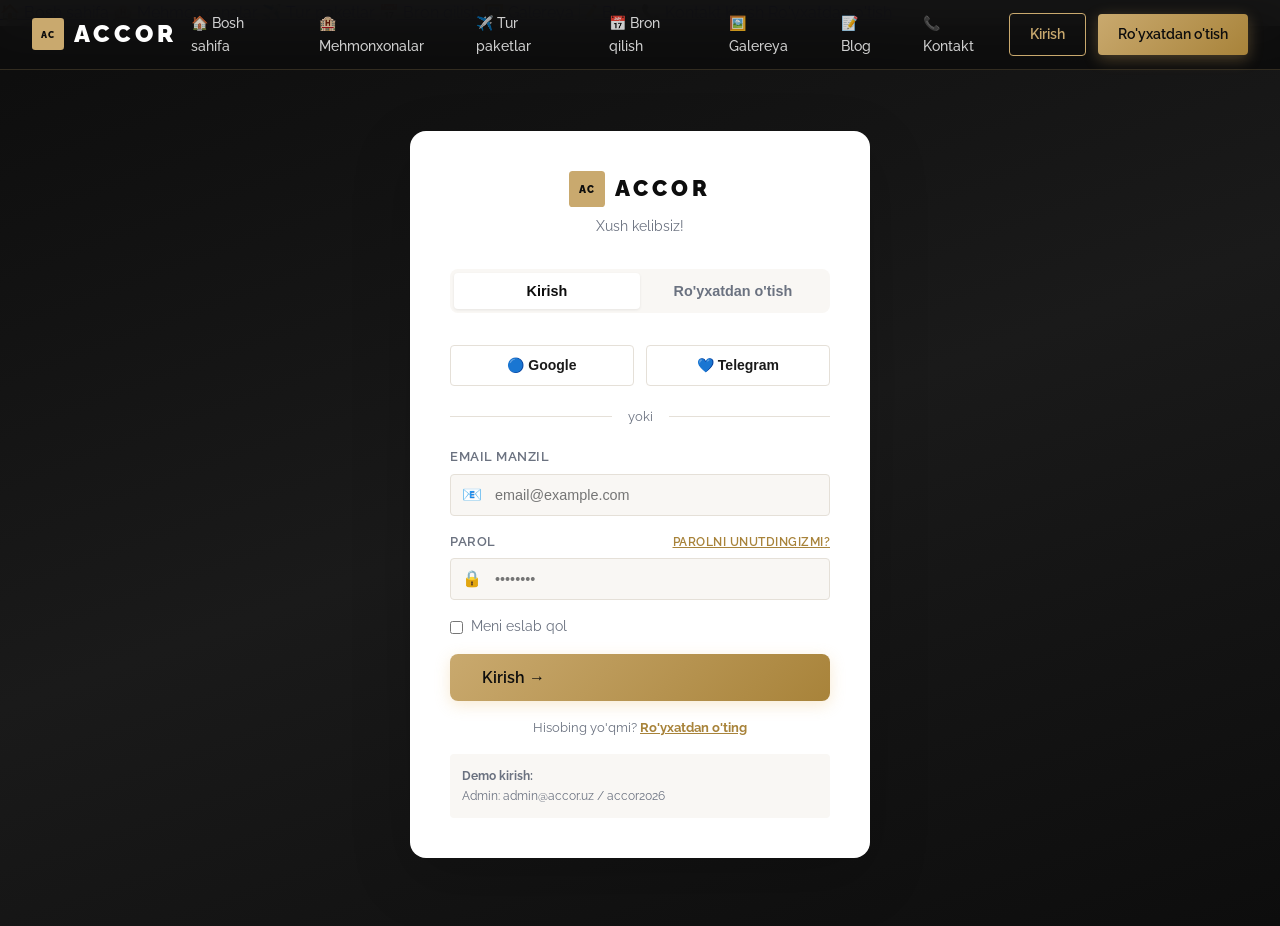
==== commit de71594d: "feat: Introduce new pages for hotels, booking, user profiles, and administration, with accompanying " ====
--- a/pages/admin.html
+++ b/pages/admin.html
@@ -3,7 +3,7 @@
 <head>
   <meta charset="UTF-8">
   <meta name="viewport" content="width=device-width, initial-scale=1.0">
-  <title>Admin Panel - MexmonXona</title>
+  <title>Accor Admin Panel — O'zbekiston</title>
   <link rel="stylesheet" href="../styles/main.css">
   <style>
     .admin-layout { display: flex; min-height: 100vh; padding-top: 70px; }
@@ -44,7 +44,7 @@
   <!-- Sidebar -->
   <div class="sidebar">
     <div style="padding:1rem 1.5rem 1.5rem;border-bottom:1px solid rgba(255,255,255,0.1)">
-      <div style="font-size:0.75rem;color:rgba(255,255,255,0.5);margin-bottom:0.25rem">Admin panel</div>
+      <div style="font-size:0.75rem;color:rgba(255,255,255,0.5);margin-bottom:0.25rem">Accor Admin Panel</div>
       <div style="font-weight:700;color:white" id="adminName">-</div>
     </div>
     <div class="sidebar-section">
--- a/styles/main.css
+++ b/styles/main.css
@@ -1,22 +1,23 @@
 /* ============================================
-   MEXMONXONA - ASOSIY STIL FAYLI
+   ACCOR — ASOSIY STIL FAYLI
+   Accor S.A. — O'zbekiston | accor.com
    ============================================ */
 
-@import url('https://fonts.googleapis.com/css2?family=Inter:wght@300;400;500;600;700;800;900&family=Playfair+Display:wght@400;500;600;700&display=swap');
+@import url('https://fonts.googleapis.com/css2?family=Cormorant+Garamond:ital,wght@0,400;0,500;0,600;0,700;1,400;1,600&family=Raleway:wght@300;400;500;600;700;800;900&display=swap');
 
 :root {
-  --primary: #1a1a2e;
-  --secondary: #16213e;
-  --accent: #e8b86d;
-  --accent-light: #f5d08a;
-  --accent-dark: #c49a4a;
-  --gold: #d4af37;
-  --text-primary: #1a1a2e;
-  --text-secondary: #64748b;
+  --primary: #0d0d0d;
+  --secondary: #1a1a1a;
+  --accent: #c9a96e;
+  --accent-light: #e0c48a;
+  --accent-dark: #a8833a;
+  --gold: #c9a96e;
+  --text-primary: #1a1a1a;
+  --text-secondary: #6b7280;
   --text-white: #ffffff;
-  --bg-light: #f8f9fa;
+  --bg-light: #f9f7f4;
   --bg-card: #ffffff;
-  --border: #e2e8f0;
+  --border: #e5e0d8;
   --success: #10b981;
   --warning: #f59e0b;
   --danger: #ef4444;
@@ -24,10 +25,10 @@
   --shadow-md: 0 4px 20px rgba(0,0,0,0.1);
   --shadow-lg: 0 10px 40px rgba(0,0,0,0.15);
   --shadow-xl: 0 20px 60px rgba(0,0,0,0.2);
-  --radius-sm: 8px;
-  --radius-md: 12px;
-  --radius-lg: 20px;
-  --radius-xl: 28px;
+  --radius-sm: 4px;
+  --radius-md: 8px;
+  --radius-lg: 12px;
+  --radius-xl: 16px;
   --transition: all 0.3s cubic-bezier(0.4,0,0.2,1);
 }
 
@@ -36,7 +37,7 @@
 html { scroll-behavior: smooth; }
 
 body {
-  font-family: 'Inter', sans-serif;
+  font-family: 'Raleway', sans-serif;
   color: var(--text-primary);
   background: var(--bg-light);
   line-height: 1.6;
@@ -53,14 +54,14 @@
   display: flex;
   align-items: center;
   justify-content: space-between;
-  background: rgba(26, 26, 46, 0.95);
+  background: rgba(13, 13, 13, 0.97);
   backdrop-filter: blur(20px);
-  border-bottom: 1px solid rgba(232, 184, 109, 0.2);
+  border-bottom: 1px solid rgba(201, 169, 110, 0.2);
   transition: var(--transition);
 }
 
 .navbar.scrolled {
-  background: rgba(26,26,46,0.98);
+  background: rgba(13,13,13,0.99);
   box-shadow: var(--shadow-lg);
 }
 
@@ -80,11 +81,12 @@
 }
 
 .brand-text {
-  font-family: 'Playfair Display', serif;
-  font-size: 1.4rem;
-  font-weight: 700;
+  font-family: 'Raleway', sans-serif;
+  font-size: 1.5rem;
+  font-weight: 900;
   color: var(--text-white);
-  letter-spacing: 0.5px;
+  letter-spacing: 4px;
+  text-transform: uppercase;
 }
 
 .brand-text span { color: var(--accent); }
@@ -127,7 +129,7 @@
   padding: 0.6rem 1.25rem;
   border: none;
   border-radius: var(--radius-sm);
-  font-family: 'Inter', sans-serif;
+  font-family: 'Raleway', sans-serif;
   font-size: 0.875rem;
   font-weight: 600;
   cursor: pointer;
@@ -197,18 +199,18 @@
   justify-content: center;
   position: relative;
   overflow: hidden;
-  background: linear-gradient(135deg, #0f0c29, #302b63, #24243e);
+  background: linear-gradient(160deg, #0d0d0d 0%, #1a1a1a 50%, #0d0d0d 100%);
 }
 
 .hero-bg {
   position: absolute;
   inset: 0;
   background: 
-    radial-gradient(ellipse at 20% 50%, rgba(232,184,109,0.15) 0%, transparent 50%),
-    radial-gradient(ellipse at 80% 20%, rgba(100,149,237,0.1) 0%, transparent 50%),
-    url('https://images.unsplash.com/photo-1542314831-068cd1dbfeeb?w=1900') center/cover no-repeat;
-  -webkit-filter: brightness(0.3);
-  filter: brightness(0.3);
+    radial-gradient(ellipse at 20% 50%, rgba(201,169,110,0.12) 0%, transparent 50%),
+    radial-gradient(ellipse at 80% 20%, rgba(201,169,110,0.08) 0%, transparent 50%),
+    url('https://images.unsplash.com/photo-1566073771259-6a8506099945?w=1900') center/cover no-repeat;
+  -webkit-filter: brightness(0.25);
+  filter: brightness(0.25);
 }
 
 .hero-particles {
@@ -247,12 +249,13 @@
 }
 
 .hero-title {
-  font-family: 'Playfair Display', serif;
-  font-size: clamp(2.5rem, 6vw, 4.5rem);
-  font-weight: 700;
+  font-family: 'Cormorant Garamond', serif;
+  font-size: clamp(2.8rem, 6.5vw, 5rem);
+  font-weight: 600;
   color: white;
   line-height: 1.15;
   margin-bottom: 1.25rem;
+  letter-spacing: 1px;
   animation: fadeInUp 0.8s ease 0.2s both;
 }
 
@@ -412,11 +415,12 @@
 }
 
 .section-title {
-  font-family: 'Playfair Display', serif;
-  font-size: clamp(1.75rem, 4vw, 2.5rem);
-  font-weight: 700;
+  font-family: 'Cormorant Garamond', serif;
+  font-size: clamp(1.75rem, 4vw, 2.75rem);
+  font-weight: 600;
   color: var(--primary);
   margin-bottom: 0.75rem;
+  letter-spacing: 0.5px;
 }
 
 .section-subtitle {
@@ -852,10 +856,11 @@
 }
 
 .modal-title {
-  font-family: 'Playfair Display', serif;
-  font-size: 1.3rem;
-  font-weight: 700;
+  font-family: 'Cormorant Garamond', serif;
+  font-size: 1.4rem;
+  font-weight: 600;
   color: var(--primary);
+  letter-spacing: 0.3px;
 }
 
 .modal-close {
@@ -1222,8 +1227,10 @@
 }
 
 .contact-info-card h2 {
-  font-family: 'Playfair Display', serif;
-  font-size: 1.75rem;
+  font-family: 'Cormorant Garamond', serif;
+  font-size: 1.85rem;
+  font-weight: 600;
+  letter-spacing: 0.5px;
   margin-bottom: 0.75rem;
 }
 
@@ -1335,7 +1342,7 @@
   .mobile-menu {
     position: fixed;
     top: 70px; left: 0; right: 0;
-    background: var(--primary);
+    background: #0d0d0d;
     padding: 1.5rem;
     display: none;
     flex-direction: column;
